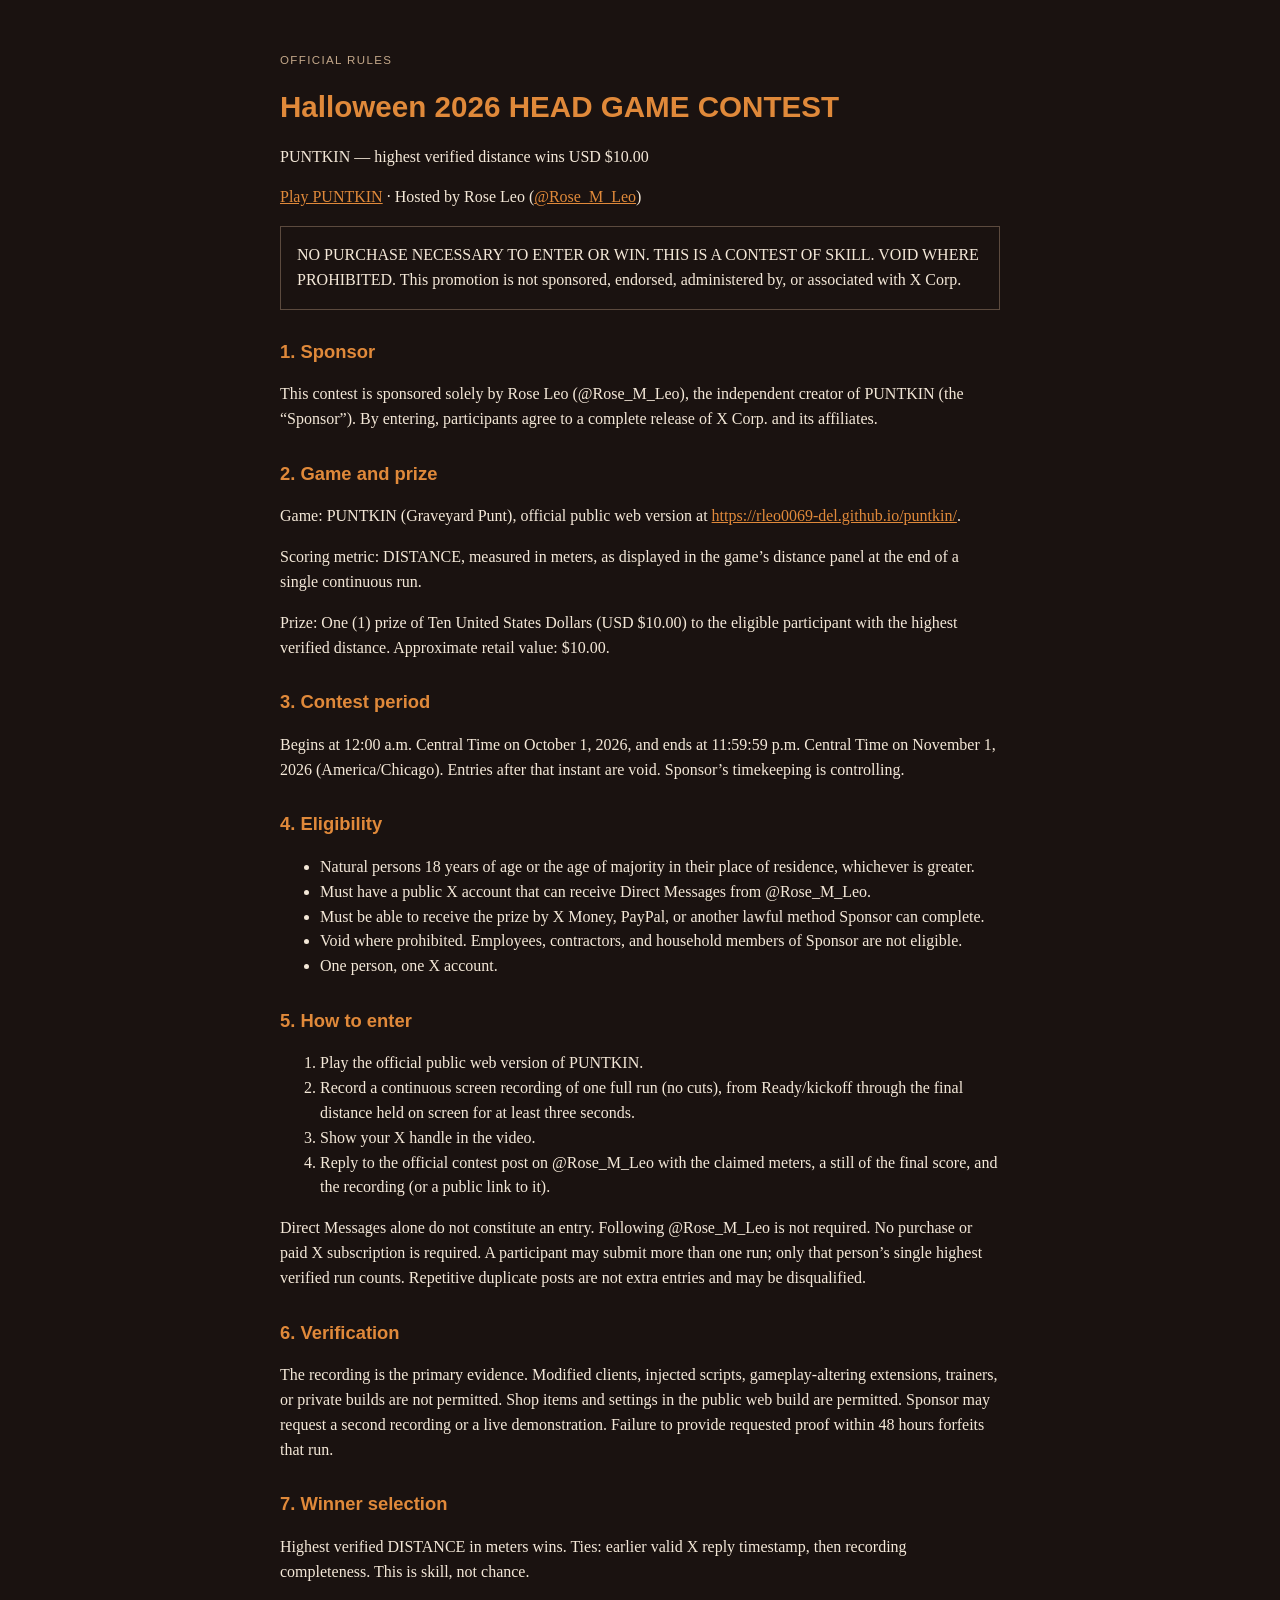
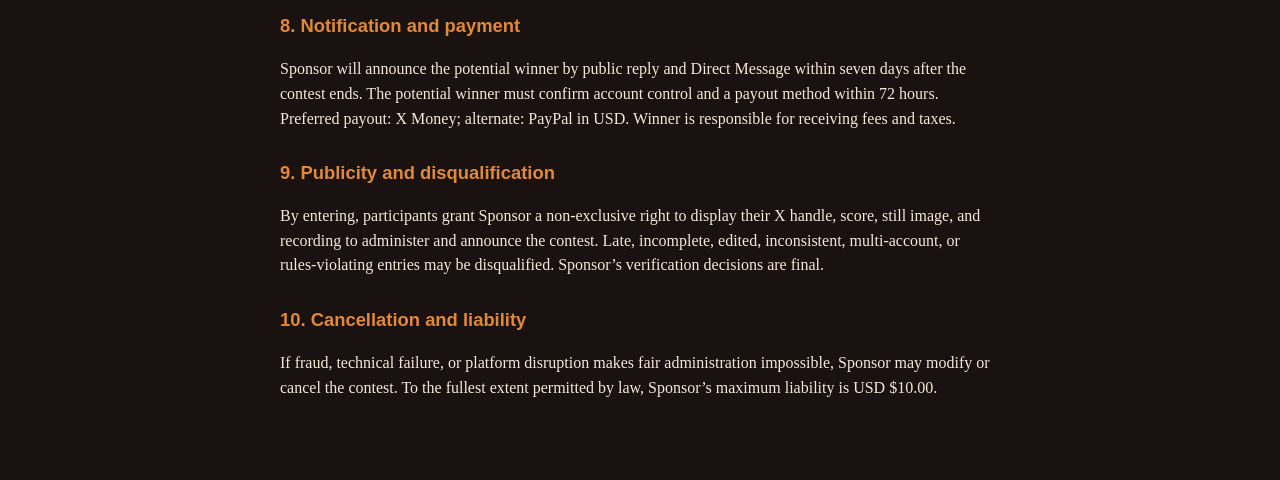
==== contest.html @ 5337140c "Add Halloween 2026 HEAD GAME CONTEST official rules" ====
<!DOCTYPE html>
<html lang="en">
<head>
  <meta charset="utf-8" />
  <meta name="viewport" content="width=device-width, initial-scale=1" />
  <title>Halloween 2026 HEAD GAME CONTEST — Official Rules</title>
  <style>
    body { margin: 0; font-family: Georgia, serif; background: #1a1210; color: #f4e8d8; line-height: 1.55; }
    main { max-width: 720px; margin: 0 auto; padding: 2.5rem 1.25rem 4rem; }
    a { color: #e0893a; }
    h1 { font-family: Arial, sans-serif; color: #e0893a; font-size: 1.85rem; line-height: 1.2; }
    h2 { font-family: Arial, sans-serif; color: #e0893a; font-size: 1.15rem; margin-top: 1.75rem; }
    .kicker { letter-spacing: .12em; text-transform: uppercase; font-family: Arial, sans-serif; font-size: .72rem; color: #c4a88a; }
    .note { border: 1px solid #5c4a3e; padding: 1rem; }
  </style>
</head>
<body>
<main>
  <p class="kicker">Official Rules</p>
  <h1>Halloween 2026 HEAD GAME CONTEST</h1>
  <p>PUNTKIN — highest verified distance wins USD $10.00</p>
  <p><a href="./">Play PUNTKIN</a> · Hosted by Rose Leo (<a href="https://x.com/Rose_M_Leo">@Rose_M_Leo</a>)</p>

  <p class="note">NO PURCHASE NECESSARY TO ENTER OR WIN. THIS IS A CONTEST OF SKILL. VOID WHERE PROHIBITED. This promotion is not sponsored, endorsed, administered by, or associated with X Corp.</p>

  <h2>1. Sponsor</h2>
  <p>This contest is sponsored solely by Rose Leo (@Rose_M_Leo), the independent creator of PUNTKIN (the “Sponsor”). By entering, participants agree to a complete release of X Corp. and its affiliates.</p>

  <h2>2. Game and prize</h2>
  <p>Game: PUNTKIN (Graveyard Punt), official public web version at <a href="https://rleo0069-del.github.io/puntkin/">https://rleo0069-del.github.io/puntkin/</a>.</p>
  <p>Scoring metric: DISTANCE, measured in meters, as displayed in the game’s distance panel at the end of a single continuous run.</p>
  <p>Prize: One (1) prize of Ten United States Dollars (USD $10.00) to the eligible participant with the highest verified distance. Approximate retail value: $10.00.</p>

  <h2>3. Contest period</h2>
  <p>Begins at 12:00 a.m. Central Time on October 1, 2026, and ends at 11:59:59 p.m. Central Time on November 1, 2026 (America/Chicago). Entries after that instant are void. Sponsor’s timekeeping is controlling.</p>

  <h2>4. Eligibility</h2>
  <ul>
    <li>Natural persons 18 years of age or the age of majority in their place of residence, whichever is greater.</li>
    <li>Must have a public X account that can receive Direct Messages from @Rose_M_Leo.</li>
    <li>Must be able to receive the prize by X Money, PayPal, or another lawful method Sponsor can complete.</li>
    <li>Void where prohibited. Employees, contractors, and household members of Sponsor are not eligible.</li>
    <li>One person, one X account.</li>
  </ul>

  <h2>5. How to enter</h2>
  <ol>
    <li>Play the official public web version of PUNTKIN.</li>
    <li>Record a continuous screen recording of one full run (no cuts), from Ready/kickoff through the final distance held on screen for at least three seconds.</li>
    <li>Show your X handle in the video.</li>
    <li>Reply to the official contest post on @Rose_M_Leo with the claimed meters, a still of the final score, and the recording (or a public link to it).</li>
  </ol>
  <p>Direct Messages alone do not constitute an entry. Following @Rose_M_Leo is not required. No purchase or paid X subscription is required. A participant may submit more than one run; only that person’s single highest verified run counts. Repetitive duplicate posts are not extra entries and may be disqualified.</p>

  <h2>6. Verification</h2>
  <p>The recording is the primary evidence. Modified clients, injected scripts, gameplay-altering extensions, trainers, or private builds are not permitted. Shop items and settings in the public web build are permitted. Sponsor may request a second recording or a live demonstration. Failure to provide requested proof within 48 hours forfeits that run.</p>

  <h2>7. Winner selection</h2>
  <p>Highest verified DISTANCE in meters wins. Ties: earlier valid X reply timestamp, then recording completeness. This is skill, not chance.</p>

  <h2>8. Notification and payment</h2>
  <p>Sponsor will announce the potential winner by public reply and Direct Message within seven days after the contest ends. The potential winner must confirm account control and a payout method within 72 hours. Preferred payout: X Money; alternate: PayPal in USD. Winner is responsible for receiving fees and taxes.</p>

  <h2>9. Publicity and disqualification</h2>
  <p>By entering, participants grant Sponsor a non-exclusive right to display their X handle, score, still image, and recording to administer and announce the contest. Late, incomplete, edited, inconsistent, multi-account, or rules-violating entries may be disqualified. Sponsor’s verification decisions are final.</p>

  <h2>10. Cancellation and liability</h2>
  <p>If fraud, technical failure, or platform disruption makes fair administration impossible, Sponsor may modify or cancel the contest. To the fullest extent permitted by law, Sponsor’s maximum liability is USD $10.00.</p>
</main>
</body>
</html>
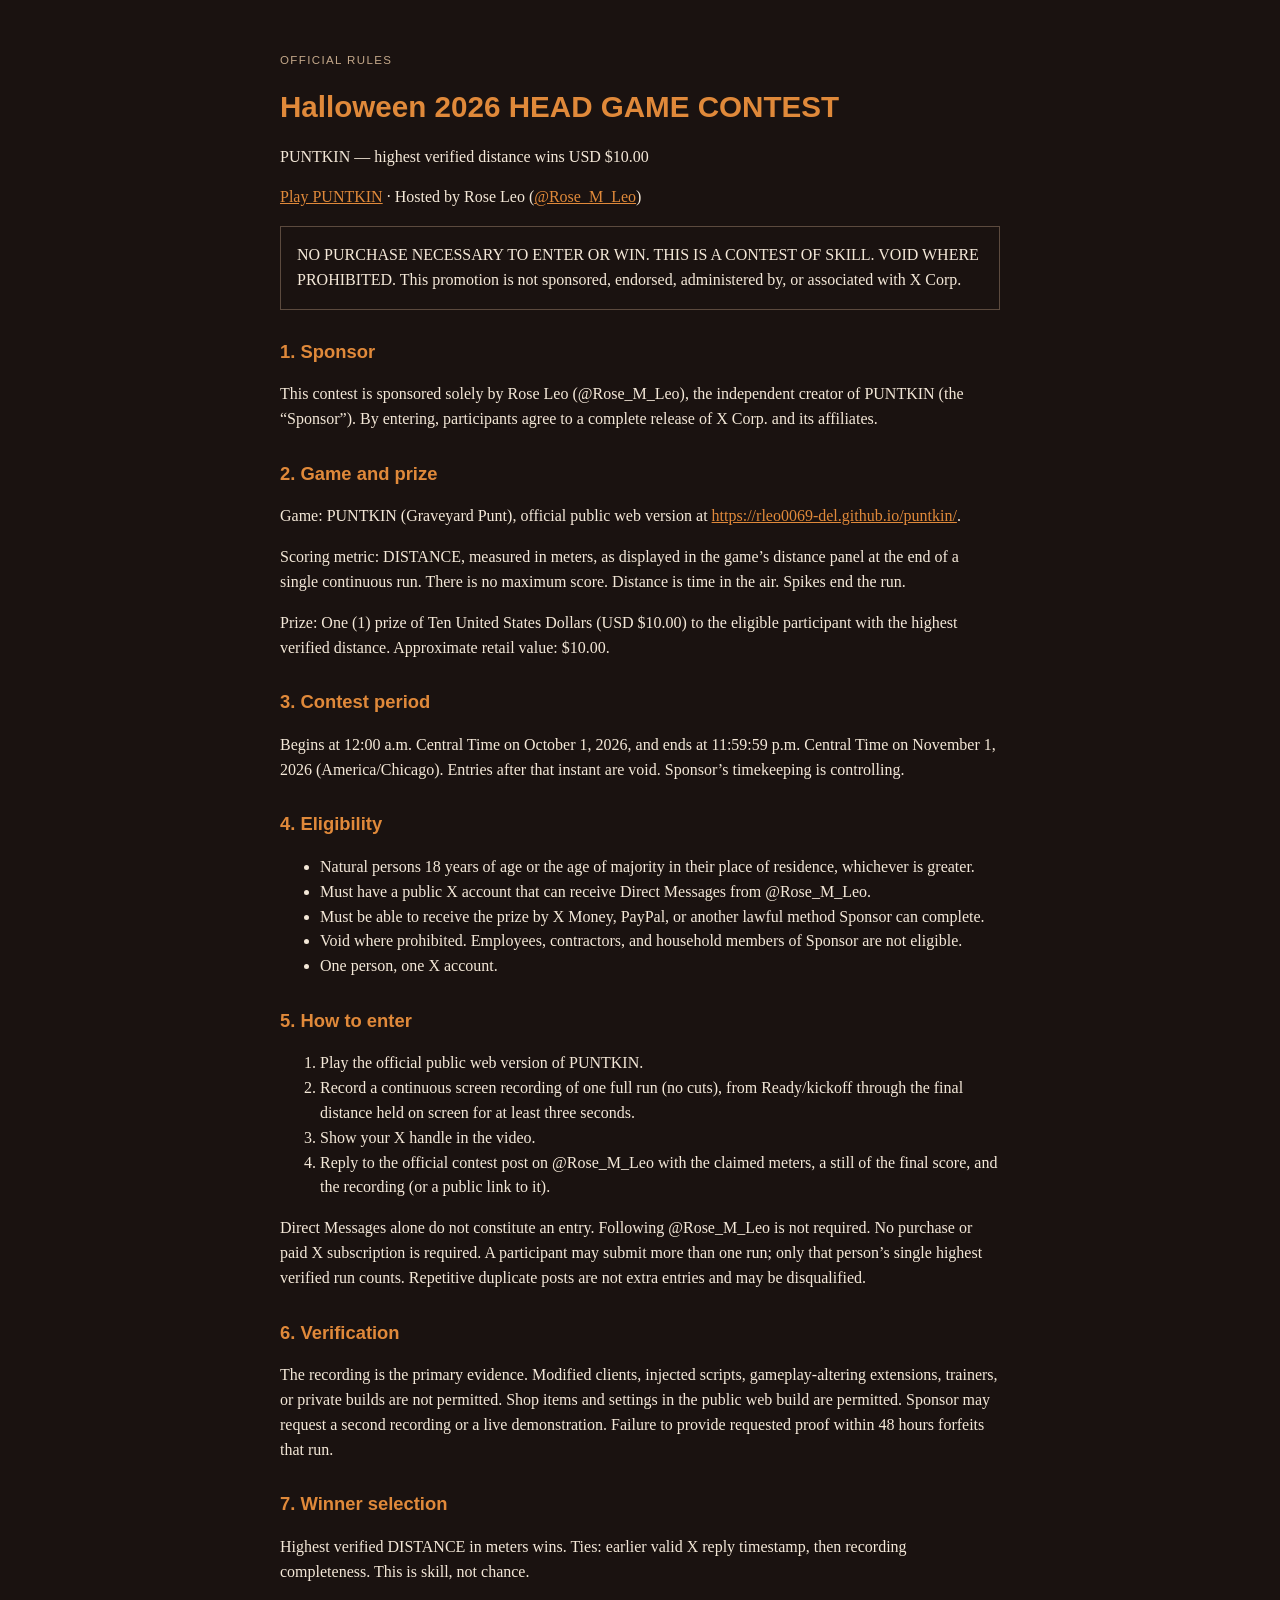
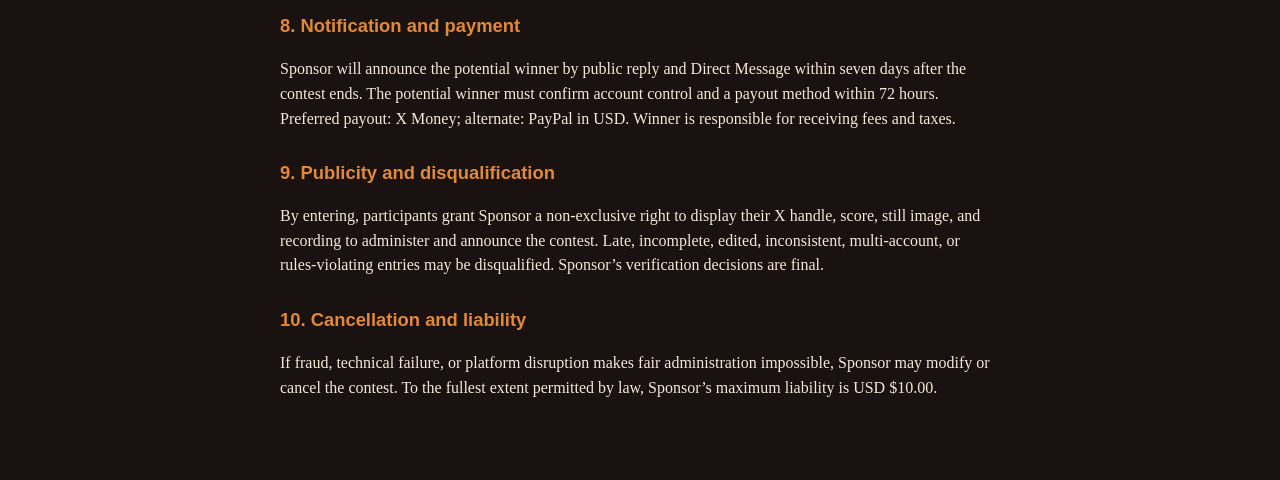
==== commit db686ad5: "Note there is no maximum score" ====
--- a/contest.html
+++ b/contest.html
@@ -28,7 +28,7 @@
 
   <h2>2. Game and prize</h2>
   <p>Game: PUNTKIN (Graveyard Punt), official public web version at <a href="https://rleo0069-del.github.io/puntkin/">https://rleo0069-del.github.io/puntkin/</a>.</p>
-  <p>Scoring metric: DISTANCE, measured in meters, as displayed in the game’s distance panel at the end of a single continuous run.</p>
+  <p>Scoring metric: DISTANCE, measured in meters, as displayed in the game’s distance panel at the end of a single continuous run. There is no maximum score. Distance is time in the air. Spikes end the run.</p>
   <p>Prize: One (1) prize of Ten United States Dollars (USD $10.00) to the eligible participant with the highest verified distance. Approximate retail value: $10.00.</p>
 
   <h2>3. Contest period</h2>
